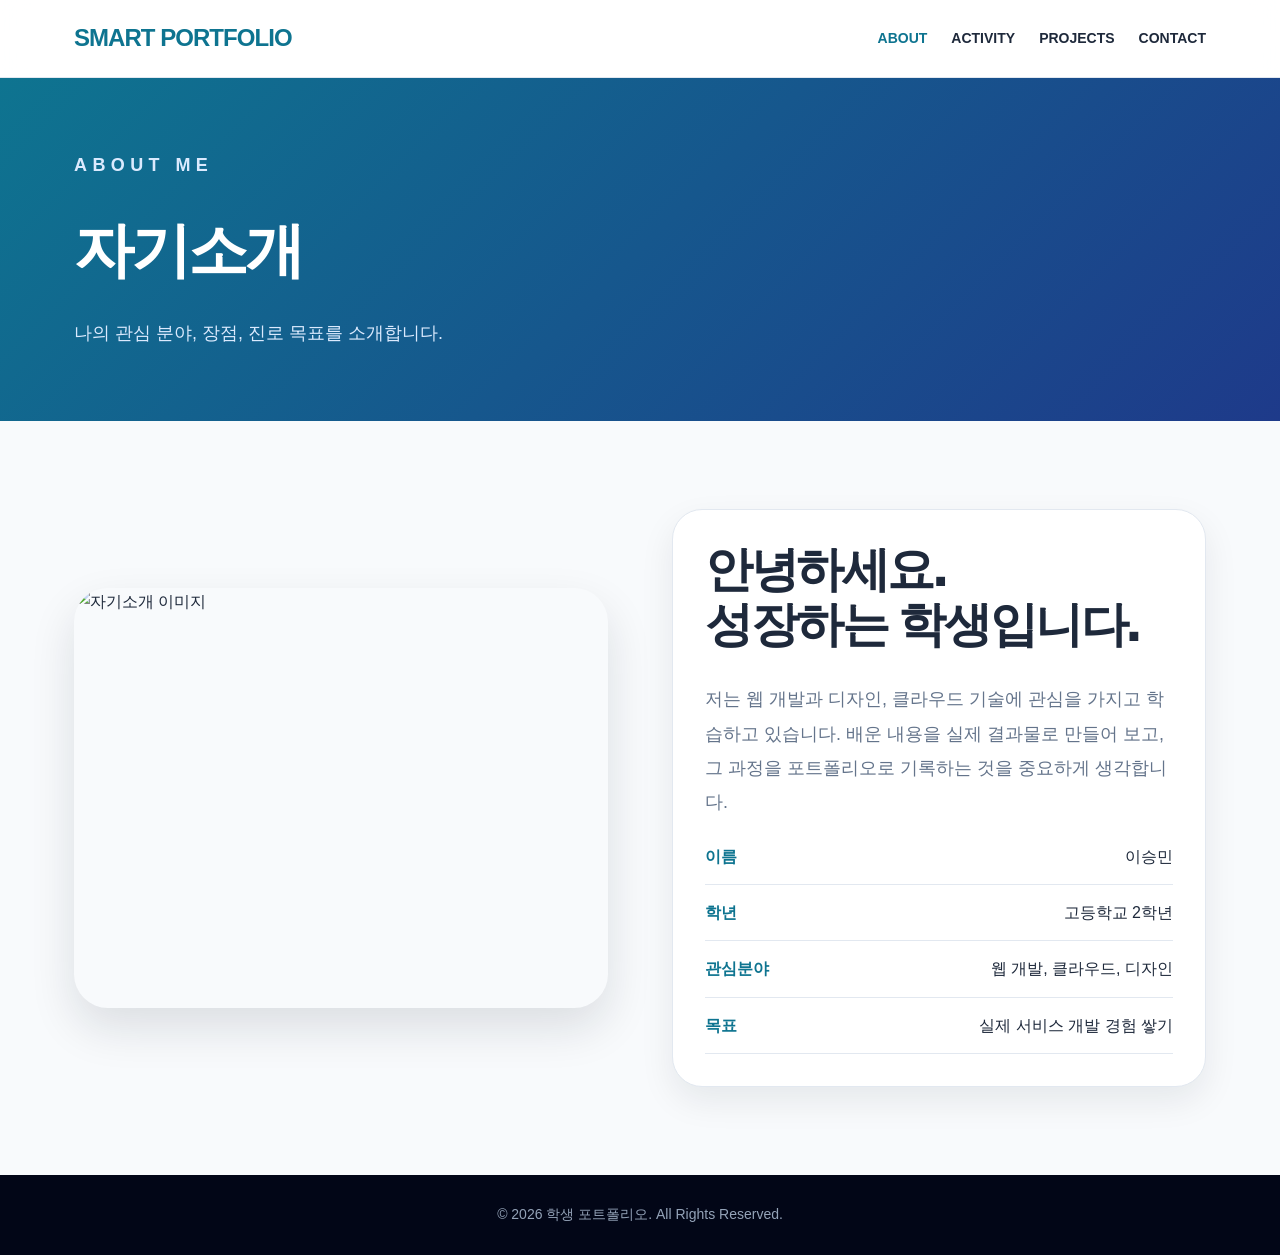
==== about.html @ 1c45ff18 "Add files via upload" ====
<!DOCTYPE html>
<html lang="ko">
<head>
  <meta charset="UTF-8" />
  <meta name="viewport" content="width=device-width, initial-scale=1.0" />
  <title>자기소개 | 학생 포트폴리오</title>
  <link rel="stylesheet" href="css/style.css" />
</head>
<body>
  <header>
  <nav class="nav">
    <a href="index.html" class="logo">SMART PORTFOLIO</a>
    <ul class="menu">
      <li><a href="about.html" class="active">ABOUT</a></li>
      <li><a href="activity.html" class="">ACTIVITY</a></li>
      <li><a href="projects.html" class="">PROJECTS</a></li>
      <li><a href="contact.html" class="">CONTACT</a></li>
    </ul>
  </nav>
</header>
  <div class="page-title">
    <div class="page-title-inner">
      <p class="eyebrow">About Me</p>
      <h1>자기소개</h1>
      <p>나의 관심 분야, 장점, 진로 목표를 소개합니다.</p>
    </div>
  </div>

  <main>
    <section class="two-grid">
      <div class="detail-image">
        <img src="https://images.unsplash.com/photo-1522202176988-66273c2fd55f?q=80&w=1200&auto=format&fit=crop" alt="자기소개 이미지">
      </div>
      <div class="card">
        <h2 class="section-title">안녕하세요.<br>성장하는 학생입니다.</h2>
        <p class="lead">
          저는 웹 개발과 디자인, 클라우드 기술에 관심을 가지고 학습하고 있습니다. 배운 내용을 실제 결과물로 만들어 보고, 그 과정을 포트폴리오로 기록하는 것을 중요하게 생각합니다.
        </p>
        <div class="info-list">
          <div class="info-item"><strong>이름</strong><span>이승민</span></div>
          <div class="info-item"><strong>학년</strong><span>고등학교 2학년</span></div>
          <div class="info-item"><strong>관심분야</strong><span>웹 개발, 클라우드, 디자인</span></div>
          <div class="info-item"><strong>목표</strong><span>실제 서비스 개발 경험 쌓기</span></div>
        </div>
      </div>
    </section>
  </main>
  <footer>
  © 2026 학생 포트폴리오. All Rights Reserved.
</footer>
</body>
</html>
---- css/style.css ----
* {
  box-sizing: border-box;
  margin: 0;
  padding: 0;
}

html {
  scroll-behavior: smooth;
}

body {
  font-family: "Noto Sans KR", "Pretendard", Arial, sans-serif;
  background: #f8fafc;
  color: #1e293b;
  line-height: 1.7;
}

a {
  color: inherit;
  text-decoration: none;
}

img {
  display: block;
  width: 100%;
}

header {
  position: sticky;
  top: 0;
  z-index: 50;
  background: rgba(255, 255, 255, 0.88);
  backdrop-filter: blur(14px);
  border-bottom: 1px solid #e2e8f0;
}

.nav {
  max-width: 1180px;
  margin: 0 auto;
  padding: 18px 24px;
  display: flex;
  justify-content: space-between;
  align-items: center;
  gap: 24px;
}

.logo {
  font-size: 24px;
  font-weight: 900;
  color: #0e7490;
  letter-spacing: -0.04em;
}

.menu {
  display: flex;
  gap: 24px;
  list-style: none;
  font-size: 14px;
  font-weight: 800;
}

.menu a:hover,
.menu a.active {
  color: #0e7490;
}

.hero {
  position: relative;
  overflow: hidden;
  background: linear-gradient(135deg, #0e7490, #1e3a8a);
  color: white;
}

.hero::before {
  content: "";
  position: absolute;
  width: 420px;
  height: 420px;
  border-radius: 999px;
  background: rgba(34, 211, 238, 0.28);
  filter: blur(70px);
  right: 10%;
  top: 15%;
}

.hero-inner {
  position: relative;
  max-width: 1180px;
  margin: 0 auto;
  padding: 110px 24px;
  display: grid;
  grid-template-columns: 1.05fr 0.95fr;
  gap: 72px;
  align-items: center;
}

.eyebrow {
  color: #a5f3fc;
  text-transform: uppercase;
  letter-spacing: 0.3em;
  font-size: 14px;
  font-weight: 800;
  margin-bottom: 20px;
}

.hero h1 {
  font-size: clamp(44px, 7vw, 76px);
  line-height: 1.05;
  font-weight: 950;
  letter-spacing: -0.06em;
  margin-bottom: 28px;
}

.hero-desc {
  max-width: 560px;
  color: #e2e8f0;
  font-size: 19px;
  margin-bottom: 40px;
}

.button-group {
  display: flex;
  flex-wrap: wrap;
  gap: 14px;
}

.btn {
  display: inline-flex;
  align-items: center;
  justify-content: center;
  padding: 15px 25px;
  border-radius: 18px;
  font-weight: 900;
  transition: 0.25s ease;
  border: 1px solid transparent;
}

.btn-primary {
  background: white;
  color: #155e75;
  box-shadow: 0 16px 32px rgba(15, 23, 42, 0.24);
}

.btn-dark {
  background: #0f172a;
  color: white;
}

.btn-secondary {
  border-color: rgba(255, 255, 255, 0.36);
  color: white;
}

.btn-outline {
  border-color: #cbd5e1;
  color: #334155;
  background: white;
}

.btn:hover {
  transform: translateY(-3px);
}

.hero-card {
  position: relative;
  max-width: 430px;
  margin: 0 auto;
  padding: 24px;
  border-radius: 42px;
  background: rgba(255, 255, 255, 0.12);
  border: 1px solid rgba(255, 255, 255, 0.24);
  backdrop-filter: blur(20px);
  box-shadow: 0 30px 80px rgba(15, 23, 42, 0.28);
}

.hero-card img {
  height: 500px;
  object-fit: cover;
  border-radius: 30px;
}

.page-title {
  background: linear-gradient(135deg, #0e7490, #1e3a8a);
  color: white;
}

.page-title-inner {
  max-width: 1180px;
  margin: 0 auto;
  padding: 72px 24px;
}

.page-title h1 {
  font-size: clamp(38px, 5vw, 60px);
  font-weight: 950;
  letter-spacing: -0.05em;
  margin-bottom: 16px;
}

.page-title p {
  color: #dbeafe;
  font-size: 18px;
}

main section,
.section {
  max-width: 1180px;
  margin: 0 auto;
  padding: 88px 24px;
}

.section-kicker {
  color: #0e7490;
  text-transform: uppercase;
  letter-spacing: 0.22em;
  font-size: 14px;
  font-weight: 900;
  margin-bottom: 14px;
}

.section-title {
  font-size: clamp(32px, 4vw, 48px);
  font-weight: 950;
  line-height: 1.15;
  letter-spacing: -0.05em;
  margin-bottom: 30px;
}

.lead {
  color: #475569;
  font-size: 18px;
  line-height: 1.9;
}

.about-grid,
.two-grid {
  display: grid;
  grid-template-columns: 1fr 1fr;
  gap: 64px;
  align-items: center;
}

.card {
  background: white;
  border: 1px solid #e2e8f0;
  border-radius: 30px;
  padding: 32px;
  box-shadow: 0 14px 34px rgba(15, 23, 42, 0.08);
}

.stat-grid {
  display: grid;
  grid-template-columns: 1fr 1fr;
  gap: 18px;
}

.stat-card {
  padding: 32px;
  border-radius: 30px;
  background: white;
  border: 1px solid #e2e8f0;
  box-shadow: 0 14px 34px rgba(15, 23, 42, 0.08);
}

.stat-card.dark {
  background: #0f172a;
  color: white;
}

.stat-card.accent {
  grid-column: 1 / -1;
  background: #0e7490;
  color: white;
}

.stat-number {
  font-size: 52px;
  line-height: 1;
  font-weight: 950;
  color: #0e7490;
  margin-bottom: 12px;
}

.stat-card.dark .stat-number,
.stat-card.accent .stat-number {
  color: white;
}

.stat-label {
  color: #64748b;
  font-weight: 800;
}

.stat-card.dark .stat-label,
.stat-card.accent .stat-label {
  color: #cbd5e1;
}

.skills-wrap {
  max-width: none;
  background: white;
  border-top: 1px solid #e2e8f0;
  border-bottom: 1px solid #e2e8f0;
}

.skills-inner {
  max-width: 1180px;
  margin: 0 auto;
  padding: 88px 24px;
}

.skills-list {
  display: flex;
  flex-wrap: wrap;
  gap: 16px;
  margin-top: 40px;
}

.skill {
  padding: 15px 24px;
  border-radius: 18px;
  background: #f1f5f9;
  color: #1e293b;
  font-size: 18px;
  font-weight: 900;
  box-shadow: 0 8px 18px rgba(15, 23, 42, 0.05);
  transition: 0.25s ease;
}

.skill:hover {
  background: #0e7490;
  color: white;
  transform: translateY(-3px);
}

.project-grid,
.activity-grid {
  display: grid;
  grid-template-columns: repeat(3, 1fr);
  gap: 28px;
  margin-top: 50px;
}

.project-card {
  overflow: hidden;
  border-radius: 34px;
  background: white;
  border: 1px solid #e2e8f0;
  box-shadow: 0 18px 40px rgba(15, 23, 42, 0.08);
  transition: 0.3s ease;
}

.project-card:hover {
  transform: translateY(-8px);
  box-shadow: 0 28px 60px rgba(15, 23, 42, 0.14);
}

.project-card img {
  height: 250px;
  object-fit: cover;
}

.project-body {
  padding: 30px;
}

.project-body h3,
.card h3 {
  font-size: 24px;
  line-height: 1.3;
  letter-spacing: -0.04em;
  margin-bottom: 16px;
}

.project-body p,
.card p {
  color: #64748b;
  margin-bottom: 24px;
}

.project-link {
  color: #0e7490;
  font-weight: 950;
}

.info-list {
  display: grid;
  gap: 14px;
  margin-top: 24px;
}

.info-item {
  display: flex;
  justify-content: space-between;
  gap: 16px;
  padding-bottom: 14px;
  border-bottom: 1px solid #e2e8f0;
}

.info-item strong {
  color: #0e7490;
  min-width: 110px;
}

.timeline {
  display: grid;
  gap: 18px;
  margin-top: 40px;
}

.timeline-item {
  background: white;
  border-left: 6px solid #0e7490;
  border-radius: 22px;
  padding: 26px;
  border-top: 1px solid #e2e8f0;
  border-right: 1px solid #e2e8f0;
  border-bottom: 1px solid #e2e8f0;
  box-shadow: 0 12px 28px rgba(15, 23, 42, 0.06);
}

.timeline-item span {
  display: inline-block;
  color: #0e7490;
  font-weight: 900;
  margin-bottom: 8px;
}

.detail-image {
  border-radius: 34px;
  overflow: hidden;
  box-shadow: 0 20px 46px rgba(15, 23, 42, 0.12);
}

.detail-image img {
  height: 420px;
  object-fit: cover;
}

.badge-list {
  display: flex;
  flex-wrap: wrap;
  gap: 10px;
  margin: 22px 0;
}

.badge {
  background: #e0f2fe;
  color: #075985;
  border-radius: 999px;
  padding: 8px 14px;
  font-weight: 900;
  font-size: 14px;
}

.contact {
  max-width: none;
  background: #0f172a;
  color: white;
}

.contact-inner {
  max-width: 1180px;
  margin: 0 auto;
  padding: 88px 24px;
  text-align: center;
}

.contact .section-title {
  margin-bottom: 24px;
}

.contact p {
  color: #cbd5e1;
  max-width: 680px;
  margin: 0 auto 38px;
  font-size: 18px;
}

footer {
  background: #020617;
  color: #94a3b8;
  text-align: center;
  padding: 28px 16px;
  font-size: 14px;
}

@media (max-width: 900px) {
  .hero-inner,
  .about-grid,
  .two-grid,
  .project-grid,
  .activity-grid {
    grid-template-columns: 1fr;
  }

  .hero-inner {
    padding: 80px 24px;
  }

  .hero-card img {
    height: 420px;
  }

  .menu {
    gap: 14px;
    flex-wrap: wrap;
    justify-content: flex-end;
  }
}

@media (max-width: 560px) {
  .nav {
    align-items: flex-start;
    flex-direction: column;
  }

  .menu {
    justify-content: flex-start;
  }

  .hero-inner,
  main section,
  .section,
  .skills-inner,
  .contact-inner,
  .page-title-inner {
    padding-left: 18px;
    padding-right: 18px;
  }

  .hero-card img,
  .detail-image img {
    height: 340px;
  }

  .stat-grid {
    grid-template-columns: 1fr;
  }

  .stat-card.accent {
    grid-column: auto;
  }

  .info-item {
    flex-direction: column;
    gap: 4px;
  }
}
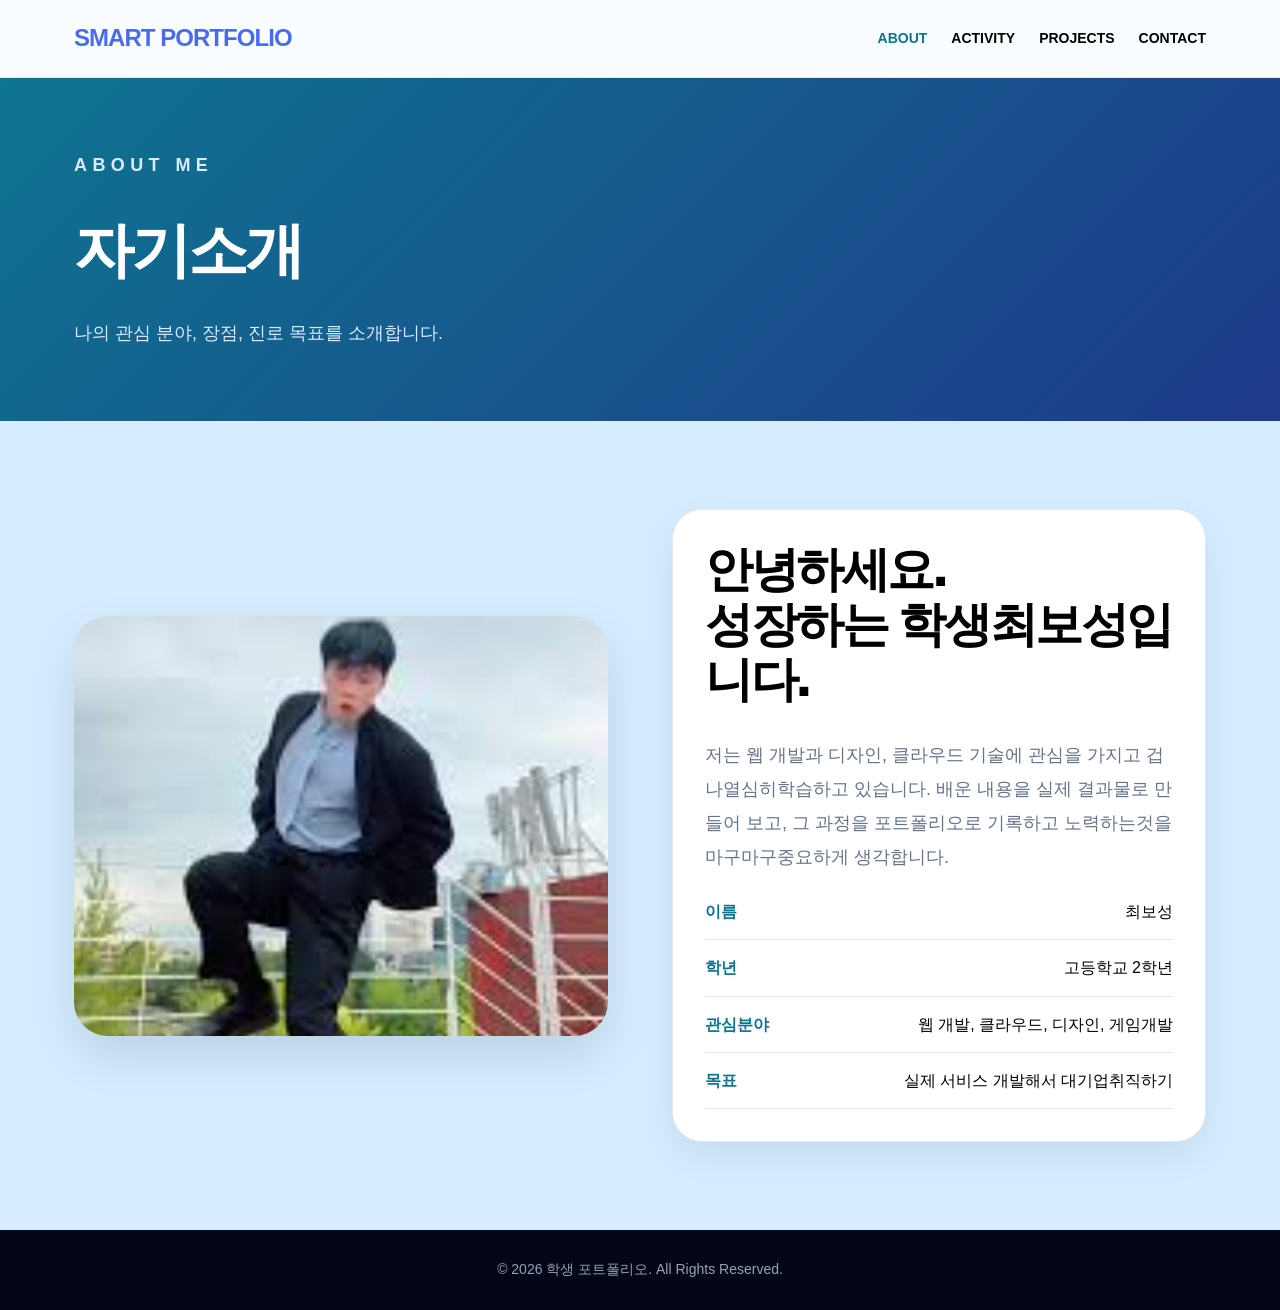
==== commit ac4a0e65: "Add files via upload" ====
--- a/about.html
+++ b/about.html
@@ -29,18 +29,18 @@
   <main>
     <section class="two-grid">
       <div class="detail-image">
-        <img src="https://images.unsplash.com/photo-1522202176988-66273c2fd55f?q=80&w=1200&auto=format&fit=crop" alt="자기소개 이미지">
+        <img src="images/스크린샷 2026-06-05 111602.png" alt="자기소개 이미지">
       </div>
       <div class="card">
-        <h2 class="section-title">안녕하세요.<br>성장하는 학생입니다.</h2>
+        <h2 class="section-title">안녕하세요.<br>성장하는 학생최보성입니다.</h2>
         <p class="lead">
-          저는 웹 개발과 디자인, 클라우드 기술에 관심을 가지고 학습하고 있습니다. 배운 내용을 실제 결과물로 만들어 보고, 그 과정을 포트폴리오로 기록하는 것을 중요하게 생각합니다.
+          저는 웹 개발과 디자인, 클라우드 기술에 관심을 가지고 겁나열심히학습하고 있습니다. 배운 내용을 실제 결과물로 만들어 보고, 그 과정을 포트폴리오로 기록하고 노력하는것을 마구마구중요하게 생각합니다.
         </p>
         <div class="info-list">
-          <div class="info-item"><strong>이름</strong><span>이승민</span></div>
+          <div class="info-item"><strong>이름</strong><span>최보성</span></div>
           <div class="info-item"><strong>학년</strong><span>고등학교 2학년</span></div>
-          <div class="info-item"><strong>관심분야</strong><span>웹 개발, 클라우드, 디자인</span></div>
-          <div class="info-item"><strong>목표</strong><span>실제 서비스 개발 경험 쌓기</span></div>
+          <div class="info-item"><strong>관심분야</strong><span>웹 개발, 클라우드, 디자인, 게임개발</span></div>
+          <div class="info-item"><strong>목표</strong><span>실제 서비스 개발해서 대기업취직하기</span></div>
         </div>
       </div>
     </section>
--- a/css/style.css
+++ b/css/style.css
@@ -10,8 +10,8 @@
 
 body {
   font-family: "Noto Sans KR", "Pretendard", Arial, sans-serif;
-  background: #f8fafc;
-  color: #1e293b;
+  background: #d5edff;
+  color: #000000;
   line-height: 1.7;
 }
 
@@ -47,7 +47,7 @@
 .logo {
   font-size: 24px;
   font-weight: 900;
-  color: #0e7490;
+  color: #496bf4;
   letter-spacing: -0.04em;
 }
 
@@ -67,8 +67,8 @@
 .hero {
   position: relative;
   overflow: hidden;
-  background: linear-gradient(135deg, #0e7490, #1e3a8a);
-  color: white;
+  background: linear-gradient(135deg, #a9a9a9, #3c3c3c);
+  color: white; 
 }
 
 .hero::before {
